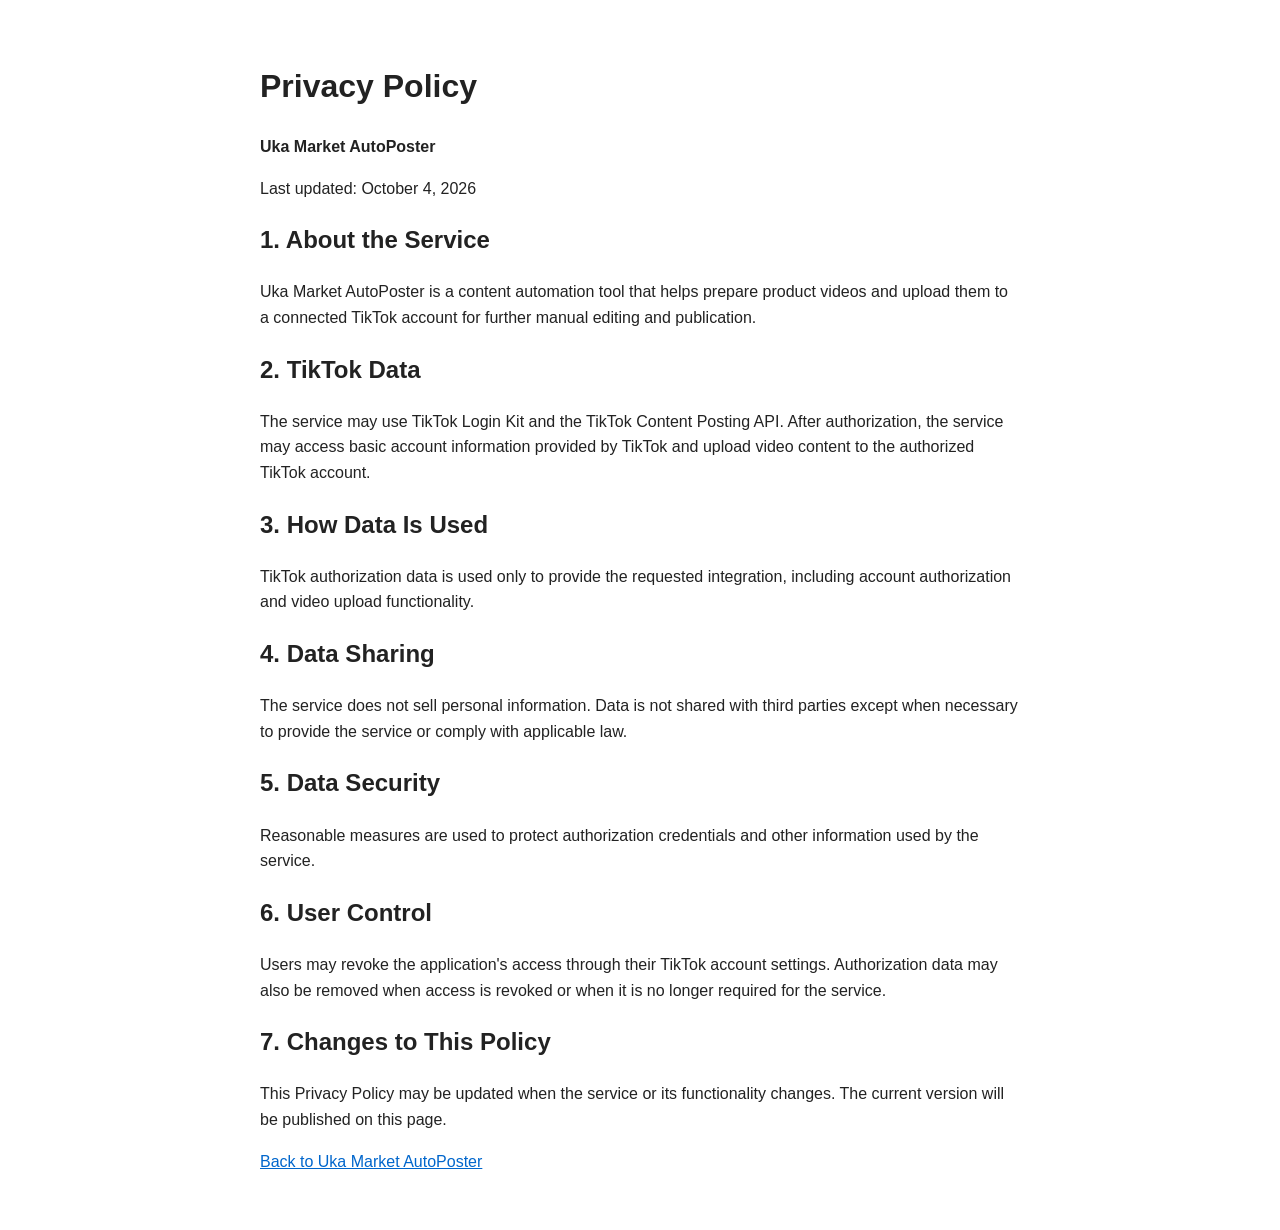
==== privacy.html @ e822a2fb "Create privacy.html" ====
<!DOCTYPE html>
<html lang="en">
<head>
  <meta charset="UTF-8">
  <meta name="viewport" content="width=device-width, initial-scale=1.0">
  <title>Privacy Policy - Uka Market AutoPoster</title>
  <style>
    body {
      font-family: Arial, sans-serif;
      max-width: 760px;
      margin: 0 auto;
      padding: 40px 24px;
      line-height: 1.6;
      color: #222;
    }
    a { color: #0066cc; }
  </style>
</head>
<body>

<h1>Privacy Policy</h1>
<p><strong>Uka Market AutoPoster</strong></p>
<p>Last updated: October 4, 2026</p>

<h2>1. About the Service</h2>
<p>
Uka Market AutoPoster is a content automation tool that helps prepare
product videos and upload them to a connected TikTok account for further
manual editing and publication.
</p>

<h2>2. TikTok Data</h2>
<p>
The service may use TikTok Login Kit and the TikTok Content Posting API.
After authorization, the service may access basic account information
provided by TikTok and upload video content to the authorized TikTok account.
</p>

<h2>3. How Data Is Used</h2>
<p>
TikTok authorization data is used only to provide the requested integration,
including account authorization and video upload functionality.
</p>

<h2>4. Data Sharing</h2>
<p>
The service does not sell personal information. Data is not shared with
third parties except when necessary to provide the service or comply with
applicable law.
</p>

<h2>5. Data Security</h2>
<p>
Reasonable measures are used to protect authorization credentials and other
information used by the service.
</p>

<h2>6. User Control</h2>
<p>
Users may revoke the application's access through their TikTok account
settings. Authorization data may also be removed when access is revoked or
when it is no longer required for the service.
</p>

<h2>7. Changes to This Policy</h2>
<p>
This Privacy Policy may be updated when the service or its functionality
changes. The current version will be published on this page.
</p>

<p><a href="index.html">Back to Uka Market AutoPoster
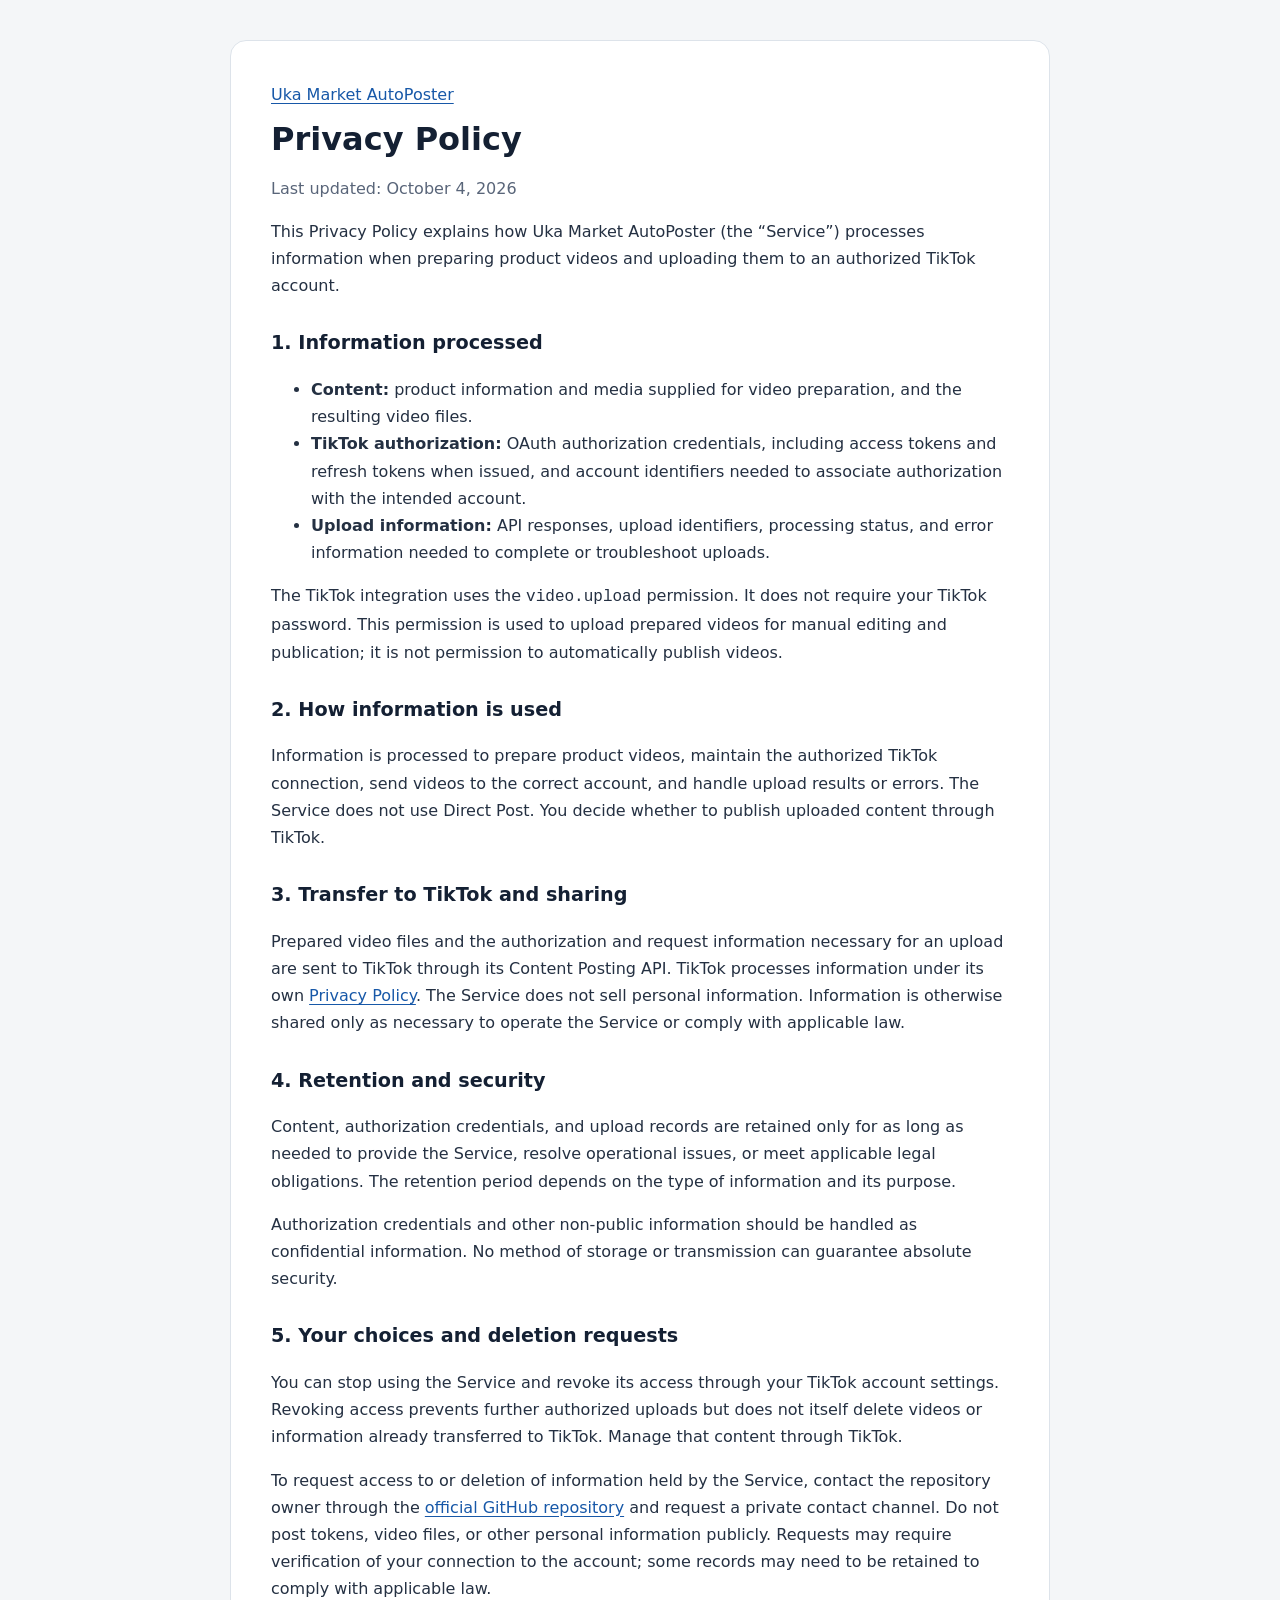
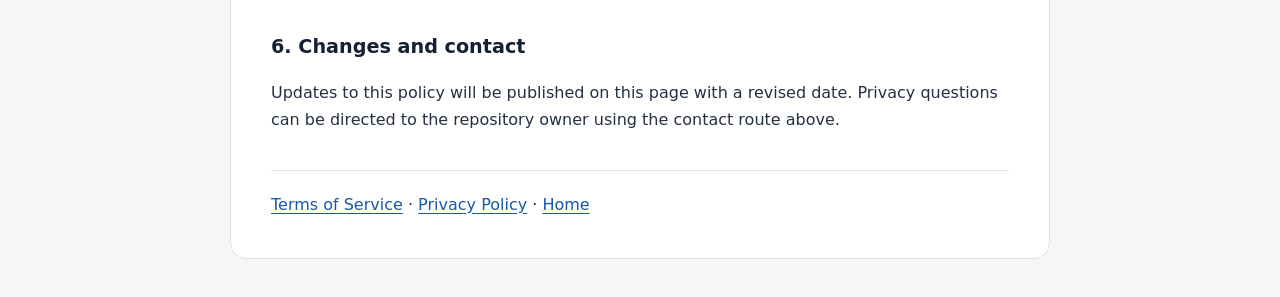
==== commit a951fa06: "Update TikTok upload terms of service and privacy policy" ====
--- a/privacy.html
+++ b/privacy.html
@@ -3,69 +3,49 @@
 <head>
   <meta charset="UTF-8">
   <meta name="viewport" content="width=device-width, initial-scale=1.0">
-  <title>Privacy Policy - Uka Market AutoPoster</title>
+  <meta name="description" content="Privacy Policy for Uka Market AutoPoster, a product video preparation and TikTok upload tool.">
+  <title>Privacy Policy | Uka Market AutoPoster</title>
   <style>
-    body {
-      font-family: Arial, sans-serif;
-      max-width: 760px;
-      margin: 0 auto;
-      padding: 40px 24px;
-      line-height: 1.6;
-      color: #222;
-    }
-    a { color: #0066cc; }
+    :root { color-scheme: light; }
+    * { box-sizing: border-box; }
+    body { margin: 0; background: #f4f6f8; color: #243042; font: 16px/1.7 system-ui, -apple-system, BlinkMacSystemFont, "Segoe UI", sans-serif; }
+    main { max-width: 820px; margin: 40px auto; padding: 40px; background: #fff; border: 1px solid #dde3ea; border-radius: 16px; }
+    h1 { color: #142033; font-size: 2rem; line-height: 1.2; margin: 12px 0; }
+    h2 { font-size: 1.2rem; color: #142033; margin-top: 28px; }
+    a { color: #1758a8; text-underline-offset: 3px; }
+    a:focus-visible { outline: 3px solid #1758a8; outline-offset: 4px; }
+    .meta { color: #596579; }
+    .notice { padding: 16px 20px; background: #edf4ff; border-left: 4px solid #1758a8; border-radius: 4px; }
+    footer { margin-top: 36px; padding-top: 20px; border-top: 1px solid #dde3ea; }
+    @media (max-width: 600px) { main { margin: 16px; padding: 24px; } h1 { font-size: 1.75rem; } }
   </style>
 </head>
 <body>
-
-<h1>Privacy Policy</h1>
-<p><strong>Uka Market AutoPoster</strong></p>
-<p>Last updated: October 4, 2026</p>
-
-<h2>1. About the Service</h2>
-<p>
-Uka Market AutoPoster is a content automation tool that helps prepare
-product videos and upload them to a connected TikTok account for further
-manual editing and publication.
-</p>
-
-<h2>2. TikTok Data</h2>
-<p>
-The service may use TikTok Login Kit and the TikTok Content Posting API.
-After authorization, the service may access basic account information
-provided by TikTok and upload video content to the authorized TikTok account.
-</p>
-
-<h2>3. How Data Is Used</h2>
-<p>
-TikTok authorization data is used only to provide the requested integration,
-including account authorization and video upload functionality.
-</p>
-
-<h2>4. Data Sharing</h2>
-<p>
-The service does not sell personal information. Data is not shared with
-third parties except when necessary to provide the service or comply with
-applicable law.
-</p>
-
-<h2>5. Data Security</h2>
-<p>
-Reasonable measures are used to protect authorization credentials and other
-information used by the service.
-</p>
-
-<h2>6. User Control</h2>
-<p>
-Users may revoke the application's access through their TikTok account
-settings. Authorization data may also be removed when access is revoked or
-when it is no longer required for the service.
-</p>
-
-<h2>7. Changes to This Policy</h2>
-<p>
-This Privacy Policy may be updated when the service or its functionality
-changes. The current version will be published on this page.
-</p>
-
-<p><a href="index.html">Back to Uka Market AutoPoster
+<main>
+  <a href="index.html">Uka Market AutoPoster</a>
+  <h1>Privacy Policy</h1>
+  <p class="meta">Last updated: October 4, 2026</p>
+<p>This Privacy Policy explains how Uka Market AutoPoster (the “Service”) processes information when preparing product videos and uploading them to an authorized TikTok account.</p>
+<h2>1. Information processed</h2>
+<ul>
+<li><strong>Content:</strong> product information and media supplied for video preparation, and the resulting video files.</li>
+<li><strong>TikTok authorization:</strong> OAuth authorization credentials, including access tokens and refresh tokens when issued, and account identifiers needed to associate authorization with the intended account.</li>
+<li><strong>Upload information:</strong> API responses, upload identifiers, processing status, and error information needed to complete or troubleshoot uploads.</li>
+</ul>
+<p>The TikTok integration uses the <code>video.upload</code> permission. It does not require your TikTok password. This permission is used to upload prepared videos for manual editing and publication; it is not permission to automatically publish videos.</p>
+<h2>2. How information is used</h2>
+<p>Information is processed to prepare product videos, maintain the authorized TikTok connection, send videos to the correct account, and handle upload results or errors. The Service does not use Direct Post. You decide whether to publish uploaded content through TikTok.</p>
+<h2>3. Transfer to TikTok and sharing</h2>
+<p>Prepared video files and the authorization and request information necessary for an upload are sent to TikTok through its Content Posting API. TikTok processes information under its own <a href="https://www.tiktok.com/legal/page/row/privacy-policy/en">Privacy Policy</a>. The Service does not sell personal information. Information is otherwise shared only as necessary to operate the Service or comply with applicable law.</p>
+<h2>4. Retention and security</h2>
+<p>Content, authorization credentials, and upload records are retained only for as long as needed to provide the Service, resolve operational issues, or meet applicable legal obligations. The retention period depends on the type of information and its purpose.</p>
+<p>Authorization credentials and other non-public information should be handled as confidential information. No method of storage or transmission can guarantee absolute security.</p>
+<h2>5. Your choices and deletion requests</h2>
+<p>You can stop using the Service and revoke its access through your TikTok account settings. Revoking access prevents further authorized uploads but does not itself delete videos or information already transferred to TikTok. Manage that content through TikTok.</p>
+<p>To request access to or deletion of information held by the Service, contact the repository owner through the <a href="https://github.com/bauka777-blip/uka-market-autoposter">official GitHub repository</a> and request a private contact channel. Do not post tokens, video files, or other personal information publicly. Requests may require verification of your connection to the account; some records may need to be retained to comply with applicable law.</p>
+<h2>6. Changes and contact</h2>
+<p>Updates to this policy will be published on this page with a revised date. Privacy questions can be directed to the repository owner using the contact route above.</p>
+  <footer><nav aria-label="Legal pages"><a href="terms.html">Terms of Service</a> · <a href="privacy.html">Privacy Policy</a> · <a href="index.html">Home</a></nav></footer>
+</main>
+</body>
+</html>
